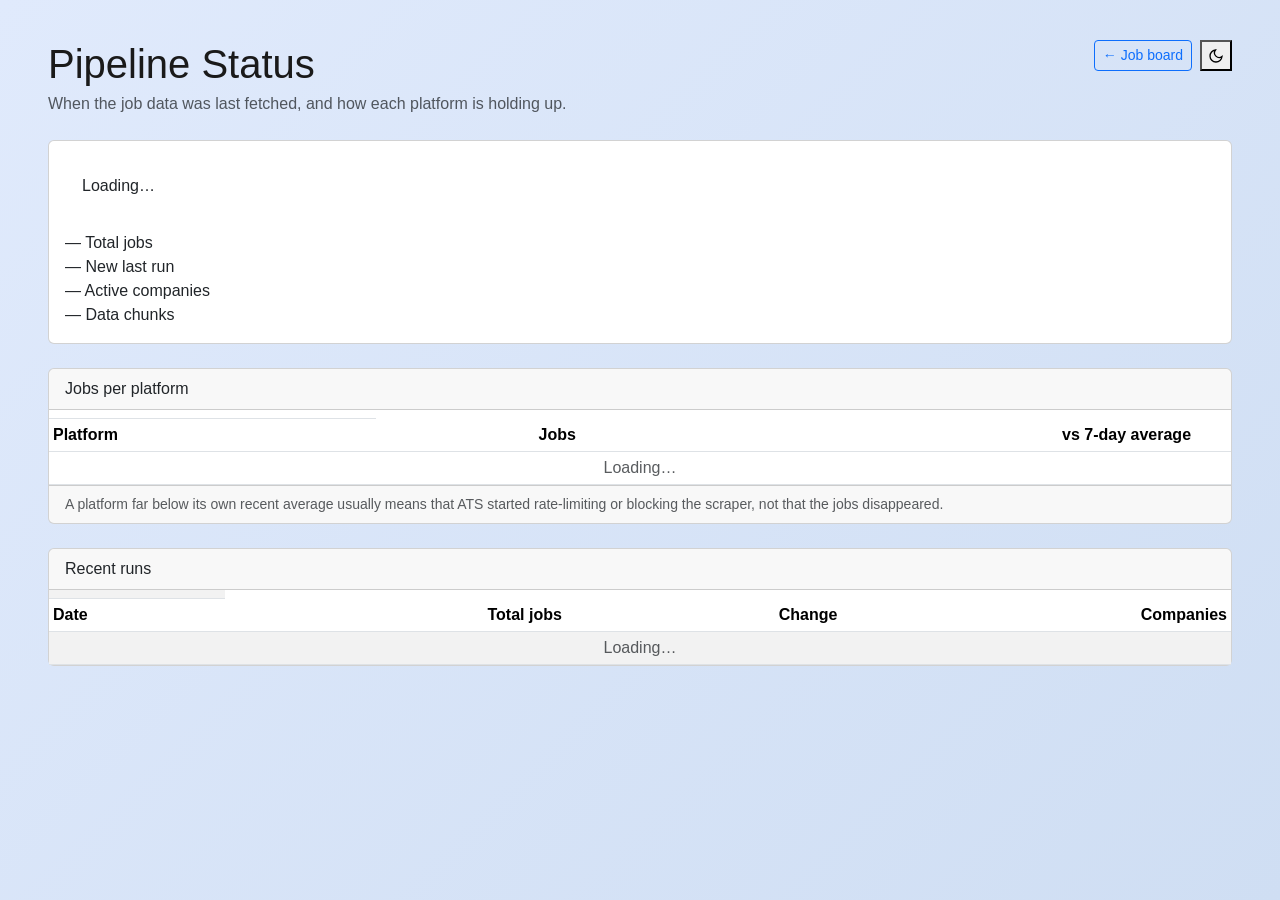
==== status.html @ 29ba8cba "Add a pipeline status page Reports when the data was actually last fetched, reading the same manifes" ====
<!DOCTYPE html>
<html lang="en">

<head>
    <meta charset="UTF-8">
    <meta name="viewport" content="width=device-width, initial-scale=1.0">
    <title>Pipeline Status — Job Hunt Pipeline</title>
    <meta name="description" content="When the job data was last fetched, and per-platform scrape health">
    <link rel="icon" type="image/ico" href="favicon.ico">
    <meta name="color-scheme" content="light dark">
    <link rel="preconnect" href="https://fonts.googleapis.com">
    <link rel="preconnect" href="https://fonts.gstatic.com" crossorigin>
    <link
        href="https://fonts.googleapis.com/css2?family=Bricolage+Grotesque:opsz,wght@12..96,500;12..96,700;12..96,800&family=IBM+Plex+Mono:wght@400;500&family=IBM+Plex+Sans:wght@400;500;600&display=swap"
        rel="stylesheet">
    <link href="https://cdn.jsdelivr.net/npm/bootstrap@5.3.3/dist/css/bootstrap.min.css" rel="stylesheet">
    <link rel="stylesheet" href="styles.css">
    <script type="module" src="js/status.js" defer></script>
</head>

<body>
    <div class="container py-4 status-page">

        <div class="d-flex justify-content-between align-items-start mb-4 gap-3">
            <div>
                <h1 class="mb-1 page-title">Pipeline Status</h1>
                <p class="text-muted mb-0">When the job data was last fetched, and how each platform is holding up.</p>
            </div>
            <div class="d-flex gap-2 flex-none">
                <a href="index.html" class="btn btn-outline-primary btn-sm">&larr; Job board</a>
                <button type="button" class="btn-icon" id="theme-toggle" title="Toggle dark mode"
                    aria-label="Toggle dark mode">
                    <svg width="16" height="16" viewBox="0 0 24 24" fill="none" stroke="currentColor" stroke-width="2"
                        stroke-linecap="round" aria-hidden="true">
                        <path d="M21 12.8A9 9 0 1 1 11.2 3a7 7 0 0 0 9.8 9.8Z" />
                    </svg>
                </button>
            </div>
        </div>

        <!-- Freshness headline -->
        <div class="card mb-4">
            <div class="card-body">
                <div id="freshness-banner" class="alert mb-3" role="status">
                    Loading&hellip;
                </div>
                <div class="stat-strip mb-0">
                    <div class="stat-cell">
                        <span class="stat-value" id="stat-total">&mdash;</span>
                        <span class="stat-label">Total jobs</span>
                    </div>
                    <div class="stat-cell">
                        <span class="stat-value" id="stat-new">&mdash;</span>
                        <span class="stat-label">New last run</span>
                    </div>
                    <div class="stat-cell">
                        <span class="stat-value" id="stat-companies">&mdash;</span>
                        <span class="stat-label">Active companies</span>
                    </div>
                    <div class="stat-cell">
                        <span class="stat-value" id="stat-chunks">&mdash;</span>
                        <span class="stat-label">Data chunks</span>
                    </div>
                </div>
            </div>
        </div>

        <!-- Per-platform, latest snapshot -->
        <div class="card mb-4">
            <div class="card-header">
                Jobs per platform
                <small class="text-muted" id="platform-date"></small>
            </div>
            <div class="card-body p-0">
                <table class="table table-sm mb-0">
                    <th scope="col"ead>
                        <tr>
                            <th scope="col">Platform</th>
                            <th scope="col" class="text-end">Jobs</th>
                            <th scope="col" class="text-end">vs 7-day average</th>
                            <th scope="col"></th>
                        </tr>
                    </thead>
                    <tbody id="platform-rows">
                        <tr>
                            <td colspan="4" class="text-center text-muted">Loading&hellip;</td>
                        </tr>
                    </tbody>
                </table>
            </div>
            <div class="card-footer small text-muted">
                A platform far below its own recent average usually means that ATS started
                rate-limiting or blocking the scraper, not that the jobs disappeared.
            </div>
        </div>

        <!-- Recent history -->
        <div class="card mb-4">
            <div class="card-header">Recent runs</div>
            <div class="card-body p-0">
                <table class="table table-sm table-striped mb-0">
                    <th scope="col"ead>
                        <tr>
                            <th scope="col">Date</th>
                            <th scope="col" class="text-end">Total jobs</th>
                            <th scope="col" class="text-end">Change</th>
                            <th scope="col" class="text-end">Companies</th>
                        </tr>
                    </thead>
                    <tbody id="history-rows">
                        <tr>
                            <td colspan="4" class="text-center text-muted">Loading&hellip;</td>
                        </tr>
                    </tbody>
                </table>
            </div>
        </div>

        <p class="text-muted small" id="source-note"></p>
    </div>
</body>

</html>
---- styles.css ----
/* ========================================
   GLOBAL & THEME
   ======================================== */
:root {
    --bg-gradient: linear-gradient(135deg, #e0eafc 0%, #cfdef3 100%);
    --card-bg: rgba(255, 255, 255, 0.92);
    --card-border: rgba(255, 255, 255, 0.3);
    --shadow-sm: 0 4px 12px rgba(0, 0, 0, 0.08);
    --shadow-lg: 0 12px 30px rgba(0, 0, 0, 0.12);
    --accent: #0073b1;
    --accent-hover: #005a8c;
    --text: #1a1a1a;
    --text-light: #555;
    --border: #d8dee4;
}

* {
    box-sizing: border-box;
}

body {
    font-family: 'Inter', 'Segoe UI', Arial, sans-serif;
    background: var(--bg-gradient);
    background-attachment: fixed;
    margin: 0;
    padding: 16px 8px;
    min-height: 100vh;
    color: var(--text);
    overflow-x: hidden;
}

/* Subtle noise texture overlay */
body::before {
    content: '';
    position: fixed;
    top: 0;
    left: 0;
    right: 0;
    bottom: 0;
    background: url('data:image/svg+xml;utf8,<svg xmlns="http://www.w3.org/2000/svg" width="100" height="100" viewBox="0 0 100 100"><filter id="n"><feTurbulence type="fractalNoise" baseFrequency="0.9" numOctaves="4" /><feColorMatrix values="1 0 0 0 0 0 1 0 0 0 0 0 1 0 0 0 0 0 0.03 0"/></filter><rect width="100" height="100" filter="url(%23n)" opacity="0.04"/></svg>') repeat;
    pointer-events: none;
    z-index: -1;
}

h2.card-title {
    text-align: center;
    margin: 16px 0;
    color: #004f7c;
    font-size: clamp(1.4rem, 4vw, 2.2rem);
    font-weight: 700;
    letter-spacing: -0.5px;
    text-shadow: 0 1px 2px rgba(0, 0, 0, 0.1);
}

/* ========================================
   LAYOUT
   ======================================== */
.container {
    max-width: 1200px;
    margin: 0 auto;
    padding: 0 8px;
}

.dashboard {
    background: rgba(255, 255, 255, 0.85);
    backdrop-filter: blur(12px);
    -webkit-backdrop-filter: blur(12px);
    border: 1px solid var(--card-border);
    border-radius: 20px;
    padding: 20px;
    box-shadow: var(--shadow-lg);
    margin-bottom: 80px;
}

.form-select {
    min-height: 46px;
}

.form-select:hover {
    cursor: pointer;
}

/* ========================================
   VIEW TOGGLE & MAP MODE
   ======================================== */

.view-toggle-container .btn {
    padding: 6px 12px;
    display: flex;
    align-items: center;
    justify-content: center;
}

.view-toggle-container .btn svg {
    width: 18px;
    height: 18px;
}

/* Map mode: widen container, hide pagination */
body.map-mode .container {
    max-width: 95vw;
}

body.map-mode .pagination-controls,
body.map-mode #loading,
body.map-mode .mobile-sort-bar,
body.map-mode #process-fab-container {
    display: none !important;
}

/* Map container sizing */
#map-view {
    height: calc(100vh - 320px);
    min-height: 800px;
    border-radius: 12px;
    overflow: hidden;
    box-shadow: inset 0 2px 6px rgba(0, 0, 0, 0.15);
}

#map {
    border-radius: 12px;
}

/* Map mode: filter panel overlays the map */
body.map-mode .filter-panel {
    position: absolute;
    top: 10px;
    left: 10px;
    z-index: 1000;
    width: 400px;
    max-height: calc(90vh - 150px);
    overflow-y: auto;
    box-shadow: 0 4px 20px rgba(0, 0, 0, 0.3);
    background: white;
}

/* Map needs to be the positioning context */
#map-view {
    position: relative;
}


@media (max-width: 900px) {
    body.map-mode .container {
        max-width: 100%;
        padding: 0 4px;
    }

    #map-view {
        height: calc(100vh - 260px);
        min-height: 400px;
    }

    body.map-mode .filter-panel {
        display: none !important;
    }
}

/* ========================================
   MAP MARKERS / POPUPS
   ======================================== */
.job-popup {
    min-width: 200px;
    font-family: inherit;
}

.job-popup-title {
    font-weight: 700;
    font-size: 14px;
    margin-bottom: 4px;
    color: #1a1a1a;
    line-height: 1.3;
}

.job-popup-company {
    font-size: 12px;
    color: #6c757d;
    margin-bottom: 10px;
    text-transform: uppercase;
    letter-spacing: 0.4px;
}

.job-popup-salary {
    font-size: 13px;
    font-weight: 600;
    color: #198754;
    margin-bottom: 12px;
}

.job-popup-apply {
    display: inline-block;
    padding: 7px 18px;
    background: #0d6efd;
    color: white !important;
    border-radius: 6px;
    font-size: 12px;
    font-weight: 600;
    text-decoration: none !important;
}

.job-popup-apply:hover {
    background: #0b5ed7;
}

/* Remove Leaflet's default popup padding/border */
.leaflet-popup-content-wrapper {
    min-width: 220px !important;
    overflow: visible !important;
}

.leaflet-popup-close-button {
    top: 8px !important;
    right: 8px !important;
}

.leaflet-popup-content {
    margin: 18px 20px !important;
}

/* ========================================
   FILTER PANEL
   ======================================== */

.filter-panel {
    border-radius: 12px !important;
    overflow: hidden;
}

.filter-panel .filter-toggle {
    display: flex;
    align-items: center;
    justify-content: center;
    gap: 8px;
    font-weight: 600;
}

.filter-toggle.open {
    border-bottom-left-radius: 0;
    border-bottom-right-radius: 0;
}

.filter-toggle .filter-chevron {
    transition: transform 0.25s ease;
    margin-left: 6px;
    flex-shrink: 0;
}

.filter-toggle.open .filter-chevron {
    transform: rotate(180deg);
}

.filter-controls {
    padding: 1.2rem;
    background: rgba(240, 245, 255, 0.6);
    box-shadow: inset 0 2px 6px rgba(0, 0, 0, 0.2);

    border-bottom-left-radius: 12px;
    border-bottom-right-radius: 12px;
}

.filter-panel .form-control,
.filter-panel .form-select,
.filter-panel .input-group-text {
    height: 48px;
}


/* ========================================
   FAB WITH LABEL
   ======================================== */
#process-fab-container {
    position: fixed;
    right: 16px;
    bottom: 16px;
    z-index: 1050;
    display: flex;
    align-items: center;
    gap: 12px;
    background: rgba(255, 255, 255, 0.9);
    backdrop-filter: blur(10px);
    -webkit-backdrop-filter: blur(10px);
    padding: 8px 12px;
    border-radius: 32px;
    box-shadow: 0 8px 24px rgba(0, 115, 177, 0.25);
    transition: all 0.3s ease;
    font-weight: 600;
    color: #004f7c;
    font-size: 14px;
    max-width: 220px;
}

#process-fab-container:hover {
    transform: translateY(-2px);
    box-shadow: 0 12px 32px rgba(0, 115, 177, 0.35);
}

#process-fab {
    width: 48px;
    height: 48px;
    border-radius: 50%;
    background: var(--accent);
    color: white;
    border: none;
    display: flex;
    align-items: center;
    justify-content: center;
    font-size: 20px;
    padding: 0;
    transition: all 0.2s ease;
    flex-shrink: 0;
}

#process-fab:hover {
    background: var(--accent-hover);
    transform: scale(1.08);
}

#process-fab svg {
    width: 22px;
    height: 22px;
}

#event-handler {
    width: 100%;
}

/* ========================================
   DESKTOP TABLE
   ======================================== */
.job-table {
    width: 100%;
    border-collapse: collapse;
    margin-top: 1rem;
}

.job-table caption {
    caption-side: top !important;
    text-align: center;
    font-weight: 700;
    font-size: 1.1rem;
    color: #004f7c;
    padding: 12px 16px;
    background: rgba(0, 115, 177, 0.08);
    border-radius: 12px 12px 0 0;
    margin: 0;
    width: 100%;
    box-sizing: border-box;
}

.job-table tbody {
    border: 1px solid var(--border);
    border-radius: 0 0 12px 12px;
    overflow: hidden;
}

.job-table th,
.job-table td {
    padding: 12px 10px;
    text-align: left;
    border-bottom: 1px solid #e2e8f0;
}

.job-table th {
    background: #f0f6ff;
    color: #004f7c;
    font-weight: 700;
    font-size: 11px;
    letter-spacing: 0.7px;
    text-transform: uppercase;
    border-bottom: 2px solid #0073b1;
    transition: background 0.2s ease;

    user-select: none;
}

.job-table td {
    background: rgba(255, 255, 255, 0.7);
    font-size: 14px;
}

.job-table a {
    color: var(--accent);
    font-weight: 500;
}

.job-table td .btn-sm {
    font-size: 12px;
    padding: 4px 8px;
}

.job-table th,
.job-table td {
    text-align: center;
    vertical-align: middle;
}

.job-table th {
    font-weight: 600;
}

.job-table td:nth-child(1),
.job-table td:nth-child(2) {
    text-align: left;
}

.job-table td a {
    display: inline-block;
}

.job-table td input[type="checkbox"] {
    margin: 0 auto;
    display: block;
}

/* While locked, prevent all clicks and change the cursor */
.job-table thead tr.sort-locked th {
    pointer-events: none;
    cursor: not-allowed;
    opacity: 0.7;
}

/* While worker data streams, lock down interaction mechanics */
thead.sorting-locked th,
.job-table thead tr.sort-locked th {
    pointer-events: none !important;
    cursor: wait !important;
    opacity: 0.5;
}

.job-table thead th.sortable:hover {
    background: #9dddf0;
    cursor: pointer;
}


/* Desktop stripes */
.table-striped-desktop>tbody>tr:nth-of-type(odd)>td {
    background: rgba(240, 248, 255, 0.6);
}

/* Desktop row hover */
@media (min-width: 901px) {
    .job-table tbody tr:hover td {
        background: rgba(0, 115, 177, 0.06) !important;
        transition: background 0.12s ease;
    }

    .job-table tbody tr:hover td:first-child {
        box-shadow: inset 3px 0 0 var(--accent);
    }
}

/* Desktop badges */
.badge {
    font-size: 12px;
    font-weight: bold;
    text-transform: uppercase;
    display: inline-block;
    text-align: center;
    border-radius: 4px;
    padding: 4px 12px;
}

.badge.new {
    background-color: #d1ecf1 !important;
    color: #0c5460 !important;
}

.badge.applied {
    background-color: #d4edda !important;
    color: #155724 !important;
}

.badge.interview {
    background-color: #fff3cd !important;
    color: #856404 !important;
}

.badge.rejected {
    background-color: #f8d7da !important;
    color: #721c24 !important;
}

.badge.ignored {
    background-color: #fff5f5 !important;
    color: #dc3545 !important;
}

/* ATS-specific badge colours */
.badge.ats-greenhouse {
    background: #dcf5e7;
    color: #166534;
}

.badge.ats-lever {
    background: #dbeafe;
    color: #1e40af;
}

.badge.ats-workday {
    background: #fef3c7;
    color: #92400e;
}

.badge.ats-ashby {
    background: #ede9fe;
    color: #5b21b6;
}

.badge.ats-icims {
    background: #cffafe;
    color: #155e75;
}

.badge.ats-bamboohr {
    background: #fce7f3;
    color: #9d174d;
}

.badge.ats-workable {
    background: #f1f5f9;
    color: #334155;
}

.badge.ats-paylocity {
    background: #ffe4e0;
    color: #b03a2e;
}

.badge.ats-unknown {
    background: #f1f5f9;
    color: #64748b;
}



/* ========================================
   Elements
   ======================================== */

.resume-upload-label {
    margin-bottom: 10px;
}

#resumeForm .form-control {
    max-width: 100%;
    height: 5%;
}

#resumeForm .input-group {
    margin-top: 10px;
    margin-bottom: 10px;
}

#resumeFile {
    padding-top: 6px;
    padding-bottom: 6px;
}

.job-table td.checkbox-cell input.form-check-input.remove-checkbox {
    width: 28px !important;
    height: 28px !important;
    margin: 0 auto !important;
    flex-shrink: 0;
    border-radius: 6px;
    accent-color: var(--accent);
    box-shadow: 0 0 0 2px #fff, 0 0 0 5px rgba(0, 115, 177, .25);
}

.job-table td.checkbox-cell input.form-check-input.apply-checkbox {
    width: 28px !important;
    height: 28px !important;
    margin: 0 auto !important;
    flex-shrink: 0;
    border-radius: 6px;
    accent-color: var(--accent);
    box-shadow: 0 0 0 2px #fff, 0 0 0 5px rgba(0, 115, 177, .25);
}

.job-table td.checkbox-cell input.form-check-input:hover {
    box-shadow: 0 0 0 2px #fff, 0 0 0 7px rgba(0, 115, 177, .35);
    cursor: pointer;
}

.donate-section {
    text-align: center;
    padding: 20px;
    font-size: 14px;
    color: #666;
}

.paypal-donate-form {
    margin-top: 10px;
}

.mobile-sort-bar {
    display: none;
}

/* ========================================
   MOBILE CARD MODE
   ======================================== */
@media (max-width: 900px) {
    body {
        padding: 12px 6px;
        background: linear-gradient(135deg, #dfe9f3 0%, #c9d6ea 100%);
    }

    .job-table thead {
        display: none !important;
    }

    .job-table {
        display: block;
        width: 100%;
    }

    .job-table tbody {
        display: flex;
        flex-direction: column;
        align-items: center;
        gap: 20px;
        width: 100%;

        /* give the top some breathing room from the caption */
        padding-top: 12px;
    }

    .job-table th,
    .job-table td {
        text-align: left;
        vertical-align: middle;
    }

    #process-fab-container {
        flex-direction: column;
        padding: 10px;
        gap: 8px;
        right: 12px;
        bottom: 12px;
        border-radius: 20px;
    }

    /* === CARD === */
    .job-table tr {
        display: flex;
        flex-direction: column;
        background: var(--card-bg);
        backdrop-filter: blur(10px);
        -webkit-backdrop-filter: blur(10px);
        border: 1px solid rgba(0, 115, 177, 0.3);
        border-radius: 18px;
        padding: 18px 20px;
        width: 95%;
        max-width: 620px;
        box-shadow: 0 16px 32px rgba(0, 0, 0, 0.15);
        transform: translateY(-4px) scale(1.005);
        position: relative;
        overflow: hidden;
    }

    /* Card rows */
    .job-table td {
        display: flex;
        justify-content: space-between;
        align-items: center;
        padding: 10px 0;
        font-size: 15px;
        color: var(--text);
    }

    .job-table td::before {
        content: attr(data-label);
        font-weight: 600;
        color: #004f7c;
        flex: 1 1 45%;
        min-width: 100px;
    }

    .job-table td>* {
        flex: 1 1 50%;
        text-align: right;
        max-width: 60%;
        overflow-wrap: break-word;
    }

    /* Link button */
    .job-table a {
        background: var(--accent);
        color: white !important;
        padding: 8px 8px;
        border-radius: 8px;
        font-weight: 600;
        font-size: 14px;
        max-width: 60px;
        text-decoration: none;
        text-align: center;
        display: inline-block;
        box-shadow: 0 2px 6px rgba(0, 115, 177, 0.3);
        transition: all 0.2s ease;
    }

    .job-table a:hover {
        background: var(--accent-hover);
        transform: translateY(-1px);
        box-shadow: 0 4px 10px rgba(0, 115, 177, 0.4);
    }

    .job-table caption {
        display: block;
        text-align: center;
        font-size: 1.2rem;
        font-weight: 700;
        color: #004f7c;
        padding: 16px 8px 8px;
        background: transparent;
        border-radius: 0;
        margin-bottom: 8px;
    }

    .job-table td .badge {
        flex: 0 0 auto;
        max-width: fit-content;
    }


    /* === BADGES === */
    .badge {
        display: inline-flex;
        justify-content: center;
        align-items: center;
        padding: 5px 12px !important;
        font-size: 13px;
        font-weight: 700;
        text-transform: uppercase;
        border-radius: 8px;
        letter-spacing: 0.5px;
        white-space: nowrap;
        box-shadow: 0 1px 3px rgba(0, 0, 0, 0.1);
    }

    .badge.new {
        background: linear-gradient(135deg, #a7d8f0, #d1ecf1);
        color: #0c5460;
    }

    .badge.applied {
        background: linear-gradient(135deg, #a8e6cf, #d4edda);
        color: #155724;
    }

    .badge.interview {
        background: linear-gradient(135deg, #ffeaa7, #fff3cd);
        color: #856404;
    }

    .badge.rejected {
        background: linear-gradient(135deg, #fca5a5, #f8d7da);
        color: #721c24;
    }

    .badge.ignored {
        background: linear-gradient(135deg, #fca5a5, #ffe6e6);
        color: #c20000;
    }

    /* === CHECKBOXES === */
    .job-table td.checkbox-cell input[type="checkbox"] {
        flex: 0 0 auto !important;
        width: 24px !important;
        height: 24px !important;
        accent-color: var(--accent);
        cursor: pointer;
        border-radius: 6px;
        box-shadow: 0 0 0 2px white, 0 0 0 5px rgba(0, 115, 177, 0.25);
    }

    .job-table td.checkbox-cell {
        padding-right: 6px !important;
        justify-content: flex-start !important;
        align-items: flex-start !important;
    }
}

/* ========================================
   TINY MOBILE: Stack Buttons
   ======================================== */

@media (max-width: 500px) {
    #resumeDiv .row.mt-3 {
        flex-direction: column;
    }

    #resumeDiv .row.mt-3>[class^="col-"] {
        width: 100%;
        margin-bottom: 12px;
    }

    #resumeDiv .row.mt-3 .btn {
        width: 100%;
        font-size: 15px;
        padding: 12px;
        border-radius: 10px;
    }
}


@media (max-width: 400px) {
    .job-table td {
        flex-direction: column;
        align-items: flex-start;
        text-align: left;
        gap: 4px;
    }

    .job-table td::before {
        flex: 0 0 auto;
        min-width: 0;
        margin-bottom: 0 !important;
        line-height: 1.2;
    }

    .job-table td>* {
        flex: 0 0 auto;
        max-width: 100%;
        text-align: left;
    }

    .job-table td a,
    .job-table td .badge {
        align-self: flex-start;
    }

    .job-table td.checkbox-cell {
        position: relative !important;
        text-align: left !important;
        padding-left: 0 !important;
        min-height: 80px;
    }

    .job-table td.checkbox-cell::before {
        display: block !important;
        margin: 0 !important;
        text-align: left !important;
    }

    .job-table td.checkbox-cell input[type="checkbox"] {
        position: absolute !important;
        top: 40px !important;
        left: 5px !important;
        accent-color: var(--accent);
        cursor: pointer;
        border-radius: 5px;
        box-shadow: 0 0 0 1px white, 0 0 0 3px rgba(0, 115, 177, 0.25);
    }

    /* Stack pagination controls vertically */
    .pagination-controls {
        flex-direction: column !important;
        gap: 10px;
        align-items: stretch !important;
    }

    .pagination-controls>div {
        width: 100%;
        text-align: center;
    }

    .pagination-controls .btn-group {
        width: 100%;
        display: flex;
    }

    .pagination-controls .btn-group button {
        flex: 1;
        font-size: 13px;
        padding: 8px 4px;
    }

    .pagination-controls select {
        width: 100% !important;
    }

    #page-info,
    #page-info-bottom {
        font-size: 13px;
    }
}

/* Keep dropdown visible and clean on sticky button */
.position-fixed.top-0.end-0 {
    z-index: 1050;
}

.dropdown-menu {
    width: 260px;
}


.pagination-controls {
    background: rgba(255, 255, 255, 0.6);
    padding: 12px;
    border-radius: 10px;
}

#loading {
    min-height: 400px;
}

.spinner-border {
    width: 3rem;
    height: 3rem;
}
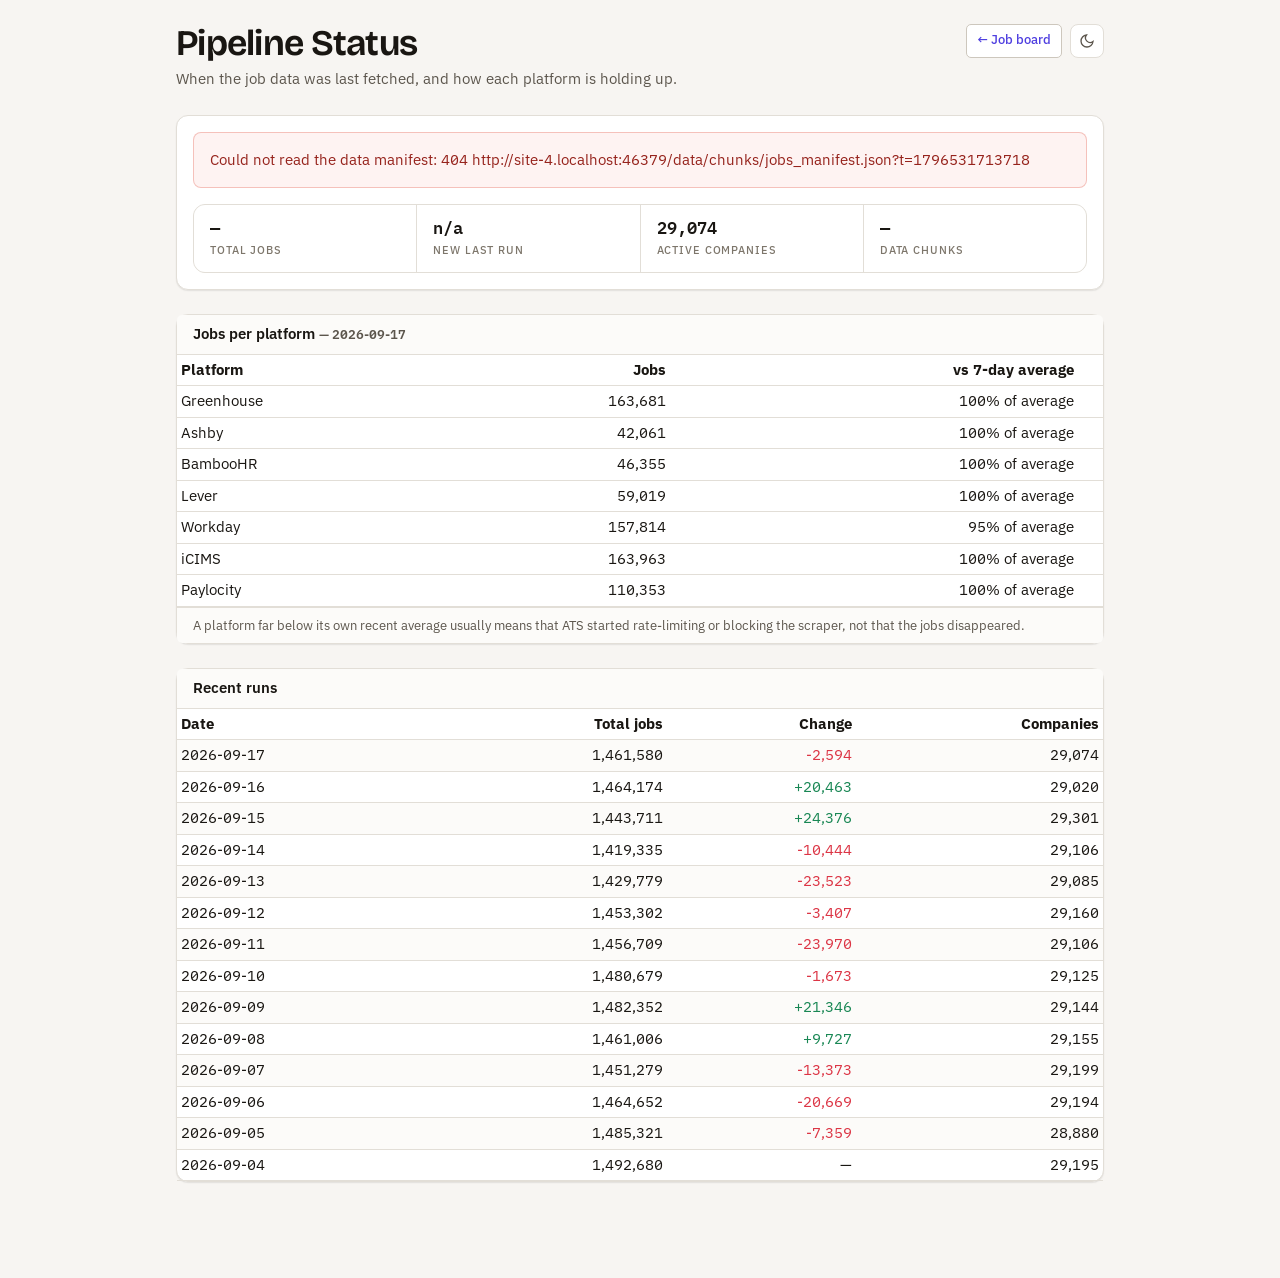
==== commit d94841bf: "Fix CI exit 128, restore broken <thead>, and validate HTML properly Three related problems, all mine" ====
--- a/status.html
+++ b/status.html
@@ -73,7 +73,7 @@
             </div>
             <div class="card-body p-0">
                 <table class="table table-sm mb-0">
-                    <th scope="col"ead>
+                    <thead>
                         <tr>
                             <th scope="col">Platform</th>
                             <th scope="col" class="text-end">Jobs</th>
@@ -99,7 +99,7 @@
             <div class="card-header">Recent runs</div>
             <div class="card-body p-0">
                 <table class="table table-sm table-striped mb-0">
-                    <th scope="col"ead>
+                    <thead>
                         <tr>
                             <th scope="col">Date</th>
                             <th scope="col" class="text-end">Total jobs</th>
